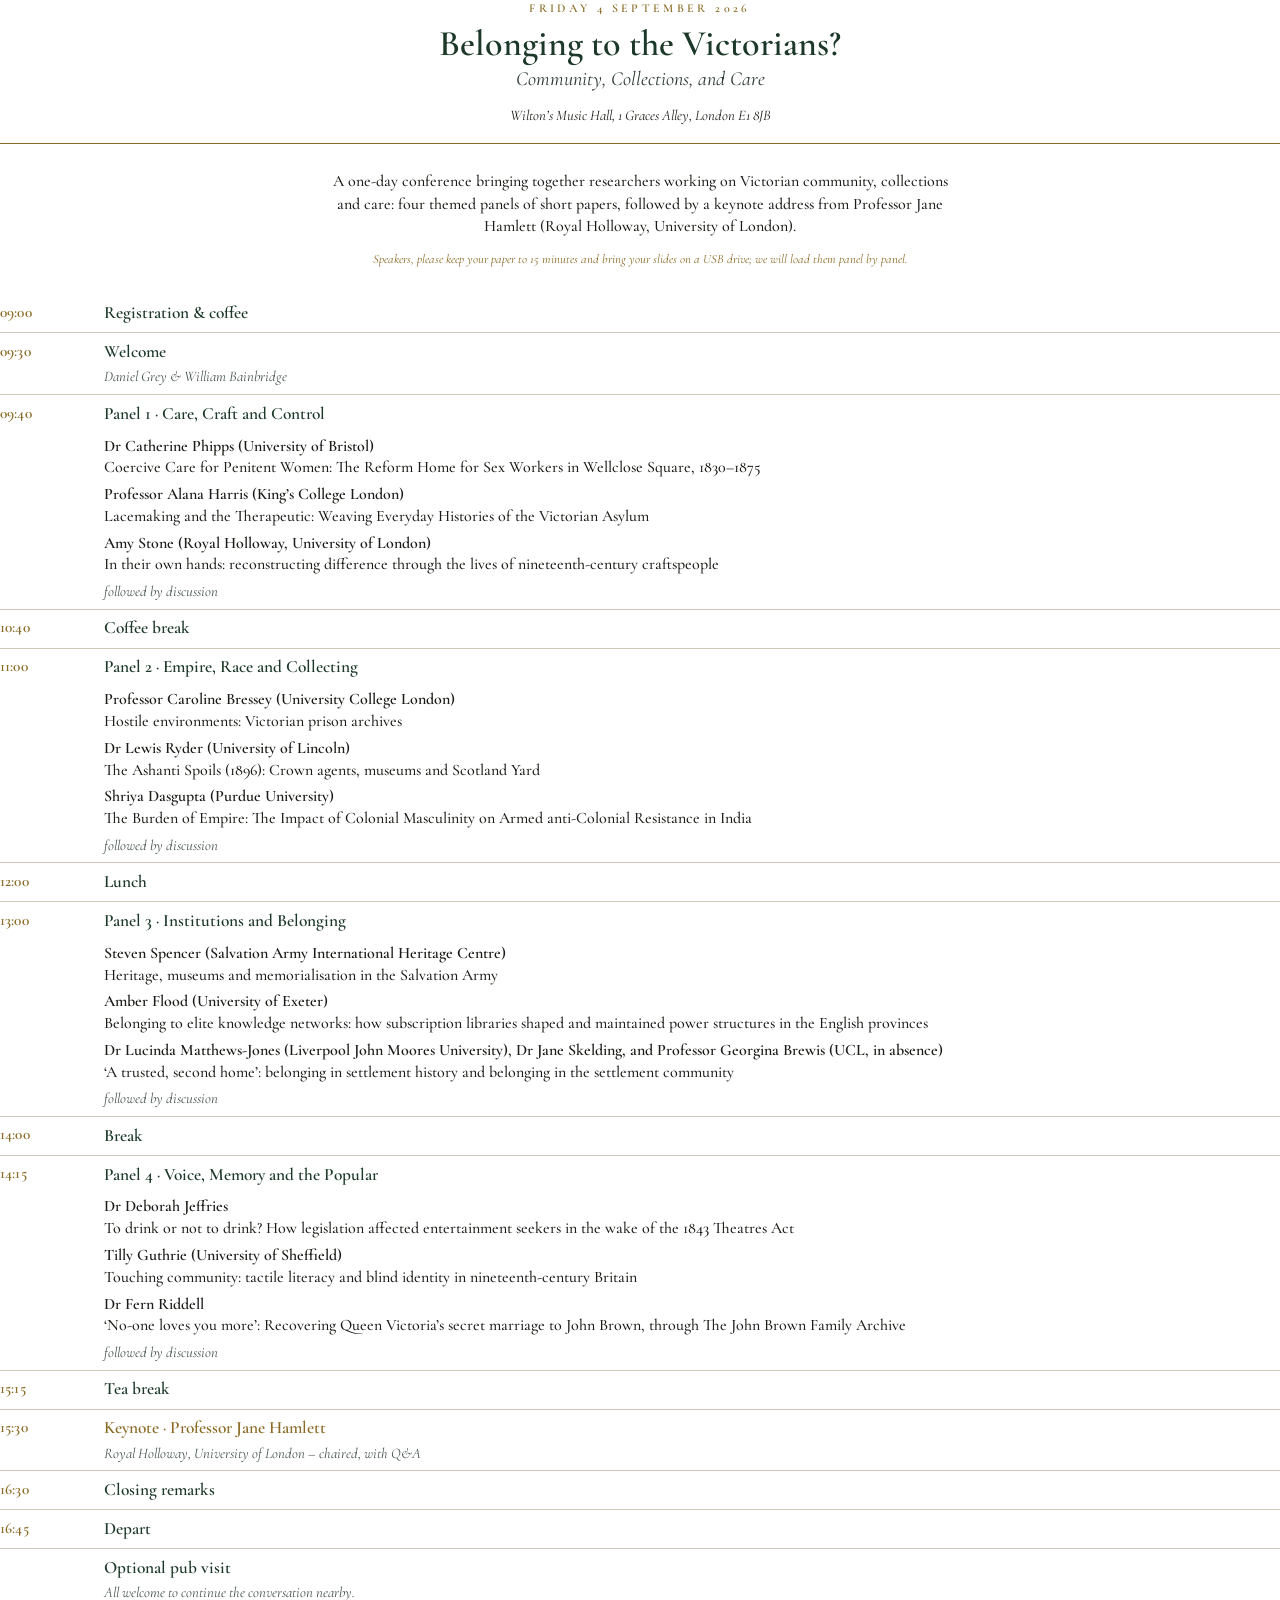
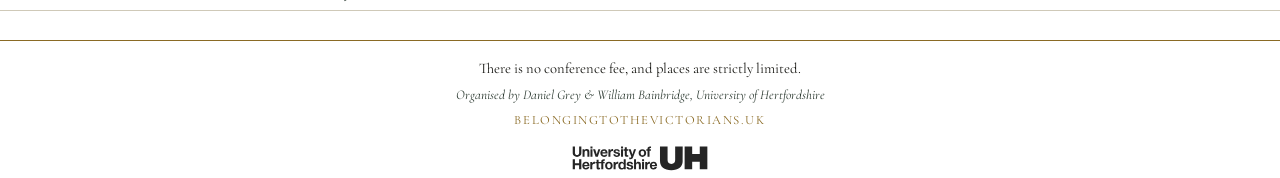
==== programme-print.html @ 11766882 "Publish site" ====
<!DOCTYPE html>
<html lang="en">
<head>
<meta charset="UTF-8">
<title>Belonging to the Victorians? — Programme</title>
<style>
  @import url('https://fonts.googleapis.com/css2?family=Cormorant+Garamond:ital,wght@0,300;0,400;0,500;0,600;0,700;1,400;1,500;1,600&display=swap');

  :root {
    --ink:   #1a1a16;
    --soft:  #2c3a31;
    --faint: #45524a;
    --gold:  #8a6a24;
    --green: #1c3829;
    --rule:  #cfc9b8;
  }

  @page {
    size: A4;
    margin: 18mm 20mm;
  }

  * { margin: 0; padding: 0; box-sizing: border-box; }

  html { -webkit-print-color-adjust: exact; print-color-adjust: exact; }

  body {
    background: #ffffff;
    color: var(--ink);
    font-family: 'Cormorant Garamond', Garamond, serif;
    font-size: 12.5pt;
    line-height: 1.42;
  }

  /* ── Masthead ── */

  .masthead {
    text-align: center;
    padding-bottom: 1.1rem;
    border-bottom: 1.5px solid var(--gold);
    margin-bottom: 1.6rem;
  }

  .eyebrow {
    font-size: 9pt;
    font-weight: 600;
    letter-spacing: 0.28em;
    text-transform: uppercase;
    color: var(--gold);
  }

  .masthead h1 {
    font-weight: 600;
    font-size: 27pt;
    line-height: 1.05;
    color: var(--green);
    margin: 0.5rem 0 0.15rem;
  }

  .masthead .subtitle {
    font-style: italic;
    font-weight: 400;
    font-size: 15pt;
    color: var(--soft);
  }

  .masthead .meta {
    margin-top: 0.7rem;
    font-size: 11pt;
    color: var(--ink);
  }
  .masthead .meta .sep { color: var(--faint); padding: 0 0.4em; }
  .masthead .meta .venue { font-style: italic; }

  .intro {
    text-align: center;
    font-size: 12pt;
    font-weight: 500;
    color: var(--ink);
    max-width: 40em;
    margin: 0 auto 0.8rem;
  }

  .speaker-note {
    text-align: center;
    font-style: italic;
    font-size: 9.5pt;
    color: var(--gold);
    max-width: none;
    white-space: nowrap;
    margin: 0 auto 1.6rem;
  }

  /* ── Programme rows ── */

  .row {
    display: grid;
    grid-template-columns: 5.4rem 1fr;
    column-gap: 1.1rem;
    padding: 0.42rem 0;
    border-bottom: 0.75px solid var(--rule);
    page-break-inside: avoid;
  }
  .row:first-of-type { border-top: 0.75px solid var(--rule); }

  .row .time {
    font-weight: 600;
    color: var(--gold);
    font-size: 11.5pt;
    letter-spacing: 0.01em;
    white-space: nowrap;
    padding-top: 0.05rem;
  }

  .row .title {
    font-weight: 600;
    font-size: 13pt;
    color: var(--green);
  }

  .row .note {
    font-style: italic;
    color: var(--faint);
    font-size: 11pt;
    margin-top: 0.1rem;
  }

  /* panels */
  .papers { margin-top: 0.35rem; }
  .paper { padding: 0.16rem 0; page-break-inside: avoid; }
  .paper .speaker {
    font-weight: 600;
    color: var(--ink);
    font-size: 12pt;
  }
  .paper .ptitle {
    color: var(--ink);
    font-weight: 500;
    font-size: 12pt;
    line-height: 1.3;
  }
  .followed { font-style: italic; color: var(--faint); font-size: 11pt; margin-top: 0.2rem; }

  .row.keynote .title { color: var(--gold); }

  /* ── Footer ── */

  .footer {
    margin-top: 1.8rem;
    padding-top: 1.1rem;
    border-top: 1.5px solid var(--gold);
    text-align: center;
    page-break-inside: avoid;
  }
  .footer .free {
    font-size: 11pt;
    color: var(--ink);
  }
  .footer .org {
    font-style: italic;
    font-size: 10pt;
    color: var(--soft);
    margin-top: 0.4rem;
  }
  .footer .site {
    font-size: 9.5pt;
    letter-spacing: 0.12em;
    text-transform: uppercase;
    color: var(--gold);
    margin-top: 0.5rem;
  }
  .footer img {
    height: 26px;
    margin-top: 0.9rem;
    opacity: 0.85;
  }
</style>
</head>
<body>

  <div class="masthead">
    <div class="eyebrow">Friday 4 September 2026</div>
    <h1>Belonging to the Victorians?</h1>
    <div class="subtitle">Community, Collections, and Care</div>
    <div class="meta">
      <span class="venue">Wilton&rsquo;s Music Hall, 1 Graces Alley, London E1 8JB</span>
    </div>
  </div>

  <p class="intro">A one-day conference bringing together researchers working on Victorian community, collections and care: four themed panels of short papers, followed by a keynote address from Professor Jane Hamlett (Royal Holloway, University of London).</p>

  <p class="speaker-note">Speakers, please keep your paper to 15 minutes and bring your slides on a USB drive; we will load them panel by panel.</p>

  <div class="row">
    <div class="time">09:00</div>
    <div class="what"><span class="title">Registration &amp; coffee</span></div>
  </div>

  <div class="row">
    <div class="time">09:30</div>
    <div class="what"><span class="title">Welcome</span><div class="note">Daniel Grey &amp; William Bainbridge</div></div>
  </div>

  <div class="row">
    <div class="time">09:40</div>
    <div class="what">
      <span class="title">Panel 1 &middot; Care, Craft and Control</span>
      <div class="papers">
        <div class="paper"><div class="speaker">Dr Catherine Phipps (University of Bristol)</div><div class="ptitle">Coercive Care for Penitent Women: The Reform Home for Sex Workers in Wellclose Square, 1830&ndash;1875</div></div>
        <div class="paper"><div class="speaker">Professor Alana Harris (King&rsquo;s College London)</div><div class="ptitle">Lacemaking and the Therapeutic: Weaving Everyday Histories of the Victorian Asylum</div></div>
        <div class="paper"><div class="speaker">Amy Stone (Royal Holloway, University of London)</div><div class="ptitle">In their own hands: reconstructing difference through the lives of nineteenth-century craftspeople</div></div>
      </div>
      <div class="followed">followed by discussion</div>
    </div>
  </div>

  <div class="row">
    <div class="time">10:40</div>
    <div class="what"><span class="title">Coffee break</span></div>
  </div>

  <div class="row">
    <div class="time">11:00</div>
    <div class="what">
      <span class="title">Panel 2 &middot; Empire, Race and Collecting</span>
      <div class="papers">
        <div class="paper"><div class="speaker">Professor Caroline Bressey (University College London)</div><div class="ptitle">Hostile environments: Victorian prison archives</div></div>
        <div class="paper"><div class="speaker">Dr Lewis Ryder (University of Lincoln)</div><div class="ptitle">The Ashanti Spoils (1896): Crown agents, museums and Scotland Yard</div></div>
        <div class="paper"><div class="speaker">Shriya Dasgupta (Purdue University)</div><div class="ptitle">The Burden of Empire: The Impact of Colonial Masculinity on Armed anti-Colonial Resistance in India</div></div>
      </div>
      <div class="followed">followed by discussion</div>
    </div>
  </div>

  <div class="row">
    <div class="time">12:00</div>
    <div class="what"><span class="title">Lunch</span></div>
  </div>

  <div class="row">
    <div class="time">13:00</div>
    <div class="what">
      <span class="title">Panel 3 &middot; Institutions and Belonging</span>
      <div class="papers">
        <div class="paper"><div class="speaker">Steven Spencer (Salvation Army International Heritage Centre)</div><div class="ptitle">Heritage, museums and memorialisation in the Salvation Army</div></div>
        <div class="paper"><div class="speaker">Amber Flood (University of Exeter)</div><div class="ptitle">Belonging to elite knowledge networks: how subscription libraries shaped and maintained power structures in the English provinces</div></div>
        <div class="paper"><div class="speaker">Dr Lucinda Matthews-Jones (Liverpool John Moores University), Dr Jane Skelding, and Professor Georgina Brewis (UCL, in absence)</div><div class="ptitle">&lsquo;A trusted, second home&rsquo;: belonging in settlement history and belonging in the settlement community</div></div>
      </div>
      <div class="followed">followed by discussion</div>
    </div>
  </div>

  <div class="row">
    <div class="time">14:00</div>
    <div class="what"><span class="title">Break</span></div>
  </div>

  <div class="row">
    <div class="time">14:15</div>
    <div class="what">
      <span class="title">Panel 4 &middot; Voice, Memory and the Popular</span>
      <div class="papers">
        <div class="paper"><div class="speaker">Dr Deborah Jeffries</div><div class="ptitle">To drink or not to drink? How legislation affected entertainment seekers in the wake of the 1843 Theatres Act</div></div>
        <div class="paper"><div class="speaker">Tilly Guthrie (University of Sheffield)</div><div class="ptitle">Touching community: tactile literacy and blind identity in nineteenth-century Britain</div></div>
        <div class="paper"><div class="speaker">Dr Fern Riddell</div><div class="ptitle">&lsquo;No-one loves you more&rsquo;: Recovering Queen Victoria&rsquo;s secret marriage to John Brown, through The John Brown Family Archive</div></div>
      </div>
      <div class="followed">followed by discussion</div>
    </div>
  </div>

  <div class="row">
    <div class="time">15:15</div>
    <div class="what"><span class="title">Tea break</span></div>
  </div>

  <div class="row keynote">
    <div class="time">15:30</div>
    <div class="what"><span class="title">Keynote &middot; Professor Jane Hamlett</span><div class="note">Royal Holloway, University of London &ndash; chaired, with Q&amp;A</div></div>
  </div>

  <div class="row">
    <div class="time">16:30</div>
    <div class="what"><span class="title">Closing remarks</span></div>
  </div>

  <div class="row">
    <div class="time">16:45</div>
    <div class="what"><span class="title">Depart</span></div>
  </div>

  <div class="row">
    <div class="time"></div>
    <div class="what"><span class="title">Optional pub visit</span><div class="note">All welcome to continue the conversation nearby.</div></div>
  </div>

  <div class="footer">
    <div class="free">There is no conference fee, and places are strictly limited.</div>
    <div class="org">Organised by Daniel Grey &amp; William Bainbridge, University of Hertfordshire</div>
    <div class="site">belongingtothevictorians.uk</div>
    <img src="assets/University_of_Hertfordshire_Logo_2019.svg" alt="University of Hertfordshire">
  </div>

</body>
</html>
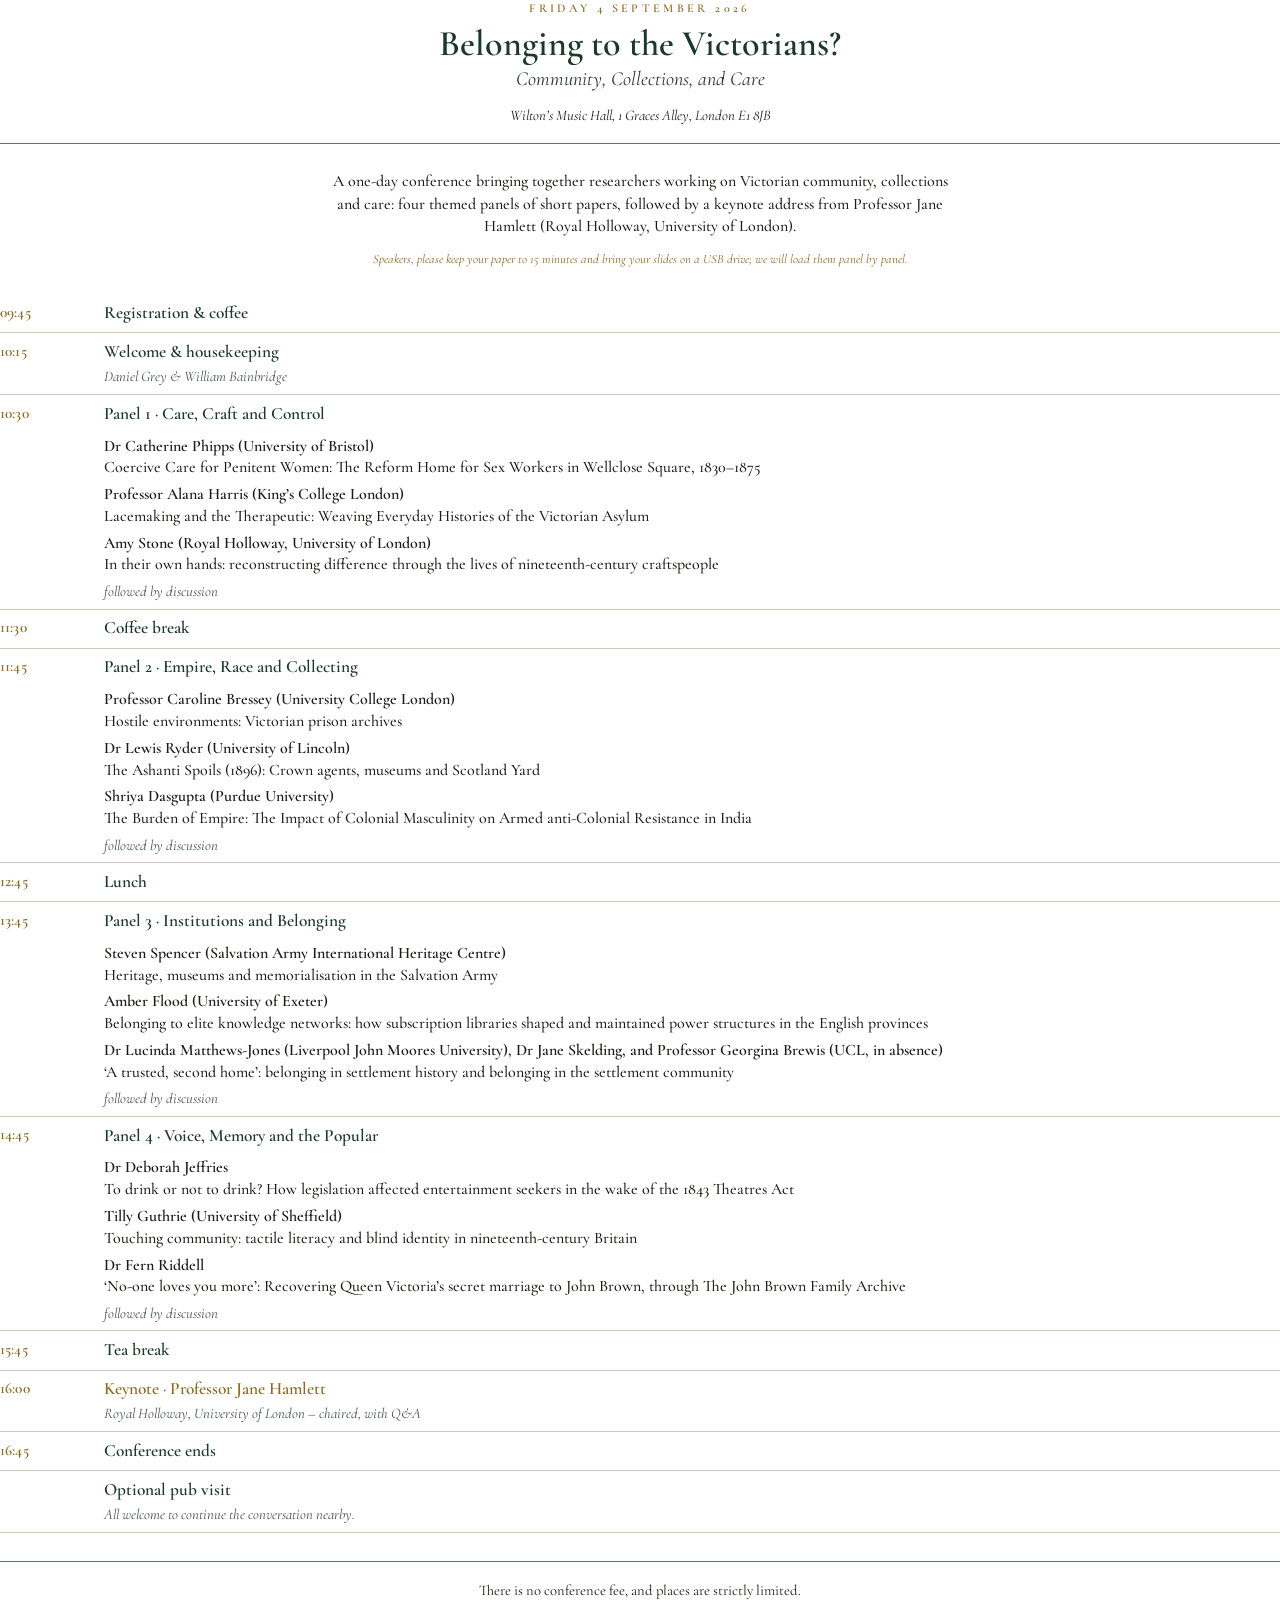
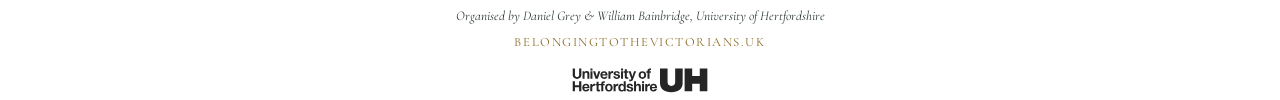
==== commit c3595e2d: "Publish site" ====
--- a/programme-print.html
+++ b/programme-print.html
@@ -192,17 +192,17 @@
   <p class="speaker-note">Speakers, please keep your paper to 15 minutes and bring your slides on a USB drive; we will load them panel by panel.</p>
 
   <div class="row">
-    <div class="time">09:00</div>
+    <div class="time">09:45</div>
     <div class="what"><span class="title">Registration &amp; coffee</span></div>
   </div>
 
   <div class="row">
-    <div class="time">09:30</div>
-    <div class="what"><span class="title">Welcome</span><div class="note">Daniel Grey &amp; William Bainbridge</div></div>
-  </div>
-
-  <div class="row">
-    <div class="time">09:40</div>
+    <div class="time">10:15</div>
+    <div class="what"><span class="title">Welcome &amp; housekeeping</span><div class="note">Daniel Grey &amp; William Bainbridge</div></div>
+  </div>
+
+  <div class="row">
+    <div class="time">10:30</div>
     <div class="what">
       <span class="title">Panel 1 &middot; Care, Craft and Control</span>
       <div class="papers">
@@ -215,12 +215,12 @@
   </div>
 
   <div class="row">
-    <div class="time">10:40</div>
+    <div class="time">11:30</div>
     <div class="what"><span class="title">Coffee break</span></div>
   </div>
 
   <div class="row">
-    <div class="time">11:00</div>
+    <div class="time">11:45</div>
     <div class="what">
       <span class="title">Panel 2 &middot; Empire, Race and Collecting</span>
       <div class="papers">
@@ -233,12 +233,12 @@
   </div>
 
   <div class="row">
-    <div class="time">12:00</div>
+    <div class="time">12:45</div>
     <div class="what"><span class="title">Lunch</span></div>
   </div>
 
   <div class="row">
-    <div class="time">13:00</div>
+    <div class="time">13:45</div>
     <div class="what">
       <span class="title">Panel 3 &middot; Institutions and Belonging</span>
       <div class="papers">
@@ -251,12 +251,7 @@
   </div>
 
   <div class="row">
-    <div class="time">14:00</div>
-    <div class="what"><span class="title">Break</span></div>
-  </div>
-
-  <div class="row">
-    <div class="time">14:15</div>
+    <div class="time">14:45</div>
     <div class="what">
       <span class="title">Panel 4 &middot; Voice, Memory and the Popular</span>
       <div class="papers">
@@ -269,23 +264,18 @@
   </div>
 
   <div class="row">
-    <div class="time">15:15</div>
+    <div class="time">15:45</div>
     <div class="what"><span class="title">Tea break</span></div>
   </div>
 
   <div class="row keynote">
-    <div class="time">15:30</div>
+    <div class="time">16:00</div>
     <div class="what"><span class="title">Keynote &middot; Professor Jane Hamlett</span><div class="note">Royal Holloway, University of London &ndash; chaired, with Q&amp;A</div></div>
   </div>
 
   <div class="row">
-    <div class="time">16:30</div>
-    <div class="what"><span class="title">Closing remarks</span></div>
-  </div>
-
-  <div class="row">
     <div class="time">16:45</div>
-    <div class="what"><span class="title">Depart</span></div>
+    <div class="what"><span class="title">Conference ends</span></div>
   </div>
 
   <div class="row">
